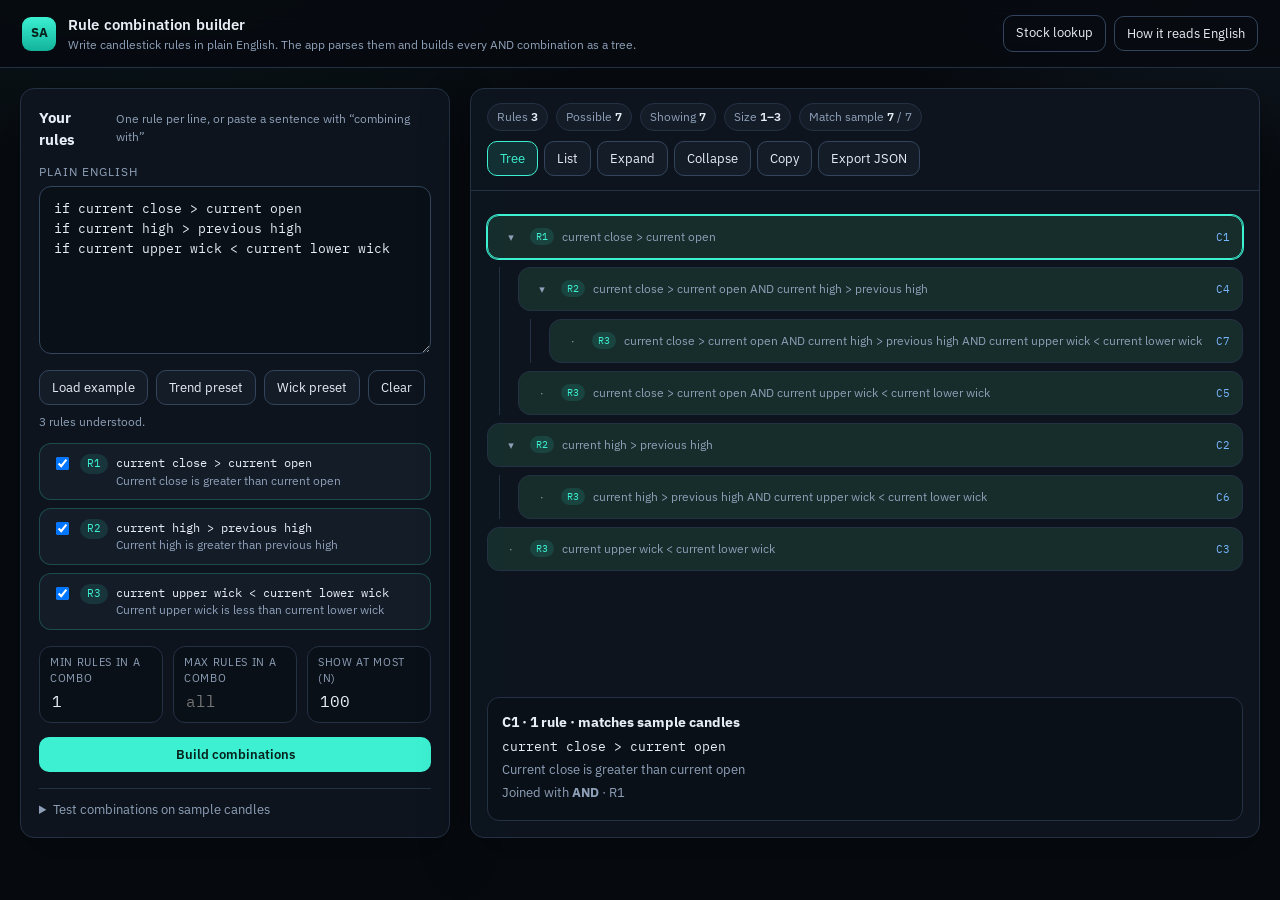
==== rule-builder/index.html @ 1e329fcd "Add plain-English candlestick rule combination builder Let users write OHLC/wick rules in everyday l" ====
<!DOCTYPE html>
<html lang="en">
  <head>
    <meta charset="UTF-8" />
    <meta name="viewport" content="width=device-width, initial-scale=1" />
    <title>Rule Combination Builder · Stock Automation</title>
    <link rel="preconnect" href="https://fonts.googleapis.com" />
    <link rel="preconnect" href="https://fonts.gstatic.com" crossorigin />
    <link href="https://fonts.googleapis.com/css2?family=IBM+Plex+Mono:wght@400;500&family=IBM+Plex+Sans:wght@400;500;600;700&display=swap" rel="stylesheet" />
    <link rel="stylesheet" href="styles.css" />
  </head>
  <body>
    <header class="topbar">
      <div class="brand">
        <div class="mark">SA</div>
        <div>
          <h1>Rule combination builder</h1>
          <p>Write candlestick rules in plain English. The app parses them and builds every AND combination as a tree.</p>
        </div>
      </div>
      <div class="top-actions">
        <a class="btn btn-ghost" id="homeLink" href="../appsScriptCode/index.html">Stock lookup</a>
        <button type="button" class="btn-ghost" id="helpBtn">How it reads English</button>
      </div>
    </header>

    <main class="layout">
      <section class="panel composer" aria-labelledby="rulesHeading">
        <div class="panel-head">
          <h2 id="rulesHeading">Your rules</h2>
          <span class="hint">One rule per line, or paste a sentence with “combining with”</span>
        </div>
        <label class="field-label" for="rulesInput">Plain English</label>
        <textarea id="rulesInput" spellcheck="false" placeholder="if current close > current open
if current high > previous high
if current upper wick < current lower wick"></textarea>
        <div class="row">
          <button type="button" id="exampleBtn">Load example</button>
          <button type="button" id="presetTrendBtn">Trend preset</button>
          <button type="button" id="presetWickBtn">Wick preset</button>
          <button type="button" class="btn-ghost" id="clearBtn">Clear</button>
        </div>
        <p class="status-line" id="parseStatus"></p>
        <div class="rule-cards" id="ruleCards"></div>

        <div class="settings" role="group" aria-label="Combination settings">
          <label class="stat-box">
            <span>Min rules in a combo</span>
            <input id="minK" type="number" min="1" value="1" />
          </label>
          <label class="stat-box">
            <span>Max rules in a combo</span>
            <input id="maxK" type="number" min="1" placeholder="all" />
          </label>
          <label class="stat-box">
            <span>Show at most (n)</span>
            <input id="limitN" type="number" min="1" value="100" />
          </label>
        </div>
        <div class="actions">
          <button type="button" class="btn-primary" id="buildBtn">Build combinations</button>
        </div>

        <details class="candles" id="candlePanel">
          <summary>Test combinations on sample candles</summary>
          <p class="hint">Combinations that match both candles are highlighted. Upper wick = high − max(open, close). Lower wick = min(open, close) − low. Body = |close − open|.</p>
          <div class="ohlc-grid">
            <div class="ohlc-card">
              <h3>Current candle</h3>
              <label>Open <input id="curOpen" type="number" step="any" value="100" /></label>
              <label>High <input id="curHigh" type="number" step="any" value="110" /></label>
              <label>Low <input id="curLow" type="number" step="any" value="90" /></label>
              <label>Close <input id="curClose" type="number" step="any" value="108" /></label>
              <div class="derived" id="curDerived"></div>
            </div>
            <div class="ohlc-card">
              <h3>Previous candle</h3>
              <label>Open <input id="prevOpen" type="number" step="any" value="99" /></label>
              <label>High <input id="prevHigh" type="number" step="any" value="105" /></label>
              <label>Low <input id="prevLow" type="number" step="any" value="95" /></label>
              <label>Close <input id="prevClose" type="number" step="any" value="101" /></label>
              <div class="derived" id="prevDerived"></div>
            </div>
          </div>
        </details>
      </section>

      <section class="panel results" aria-labelledby="resultsHeading">
        <div class="results-toolbar">
          <div>
            <h2 id="resultsHeading" class="hidden">Combinations</h2>
            <div class="stats" id="stats"></div>
          </div>
          <div class="view-toggle">
            <button type="button" id="treeViewBtn" aria-pressed="true">Tree</button>
            <button type="button" id="listViewBtn" aria-pressed="false">List</button>
            <button type="button" id="expandBtn">Expand</button>
            <button type="button" id="collapseBtn">Collapse</button>
            <button type="button" id="copyBtn">Copy</button>
            <button type="button" id="exportBtn">Export JSON</button>
          </div>
        </div>
        <div class="results-body">
          <div class="empty" id="emptyState">
            <h3>No combinations yet</h3>
            <p>Write rules on the left, then build. Each combination is an AND of the selected rules.</p>
          </div>
          <div id="treeView"></div>
          <div id="listView" class="hidden"></div>
        </div>
        <div class="detail hidden" id="detail"></div>
      </section>
    </main>

    <dialog class="help-dialog" id="helpDialog">
      <div class="inner">
        <h2>How to write rules</h2>
        <p>Type comparisons the way you would say them. One rule per line is best. You can also paste a single sentence that uses <code>combining with</code> or extra <code>if</code>s.</p>
        <h3>Examples</h3>
        <ul>
          <li><code>if current close &gt; current open</code></li>
          <li><code>if current high &gt; previous high</code></li>
          <li><code>if current upper wick &lt; current lower wick</code></li>
          <li><code>Bullish body: close greater than open</code></li>
          <li><code>current body &gt; 2</code></li>
          <li><code>bullish candle</code></li>
        </ul>
        <h3>Fields</h3>
        <ul>
          <li>Bars: <code>current</code>, <code>previous</code> (also prev, last, prior)</li>
          <li>Prices: open, high, low, close, volume</li>
          <li>Derived: upper wick, lower wick, body, range</li>
        </ul>
        <h3>Comparisons</h3>
        <ul>
          <li><code>&gt; &lt; &gt;= &lt;= = !=</code></li>
          <li>Words: greater than, less than, above, below, at least, equal to</li>
        </ul>
        <h3>Combinations</h3>
        <p>If you write 3 rules, the tree contains every non-empty AND mix: 3 singles, 3 pairs, and 1 triple (7 total). Use min/max size to keep only pairs, only triples, and so on. Use “show at most n” to cap how many are drawn.</p>
        <p><button type="button" class="btn-primary" id="closeHelpBtn">Close</button></p>
      </div>
    </dialog>

    <script src="engine.js"></script>
    <script src="app.js"></script>
  </body>
</html>
---- rule-builder/styles.css ----
:root {
  --bg: #070b10;
  --bg-elev: #0e151f;
  --bg-elev-2: #141c28;
  --line: #243044;
  --line-strong: #33455c;
  --text: #e8eef6;
  --muted: #8ea0b8;
  --faint: #6b7c93;
  --accent: #3cf0d1;
  --accent-2: #7ab6ff;
  --accent-dim: rgba(60, 240, 209, 0.12);
  --danger: #ff6b7a;
  --danger-dim: rgba(255, 107, 122, 0.12);
  --ok: #5be39a;
  --ok-dim: rgba(91, 227, 154, 0.12);
  --warn: #ffcc66;
  --warn-dim: rgba(255, 204, 102, 0.12);
  --shadow: 0 18px 50px rgba(0, 0, 0, 0.35);
  --radius: 14px;
  --mono: "IBM Plex Mono", "ui-monospace", "SFMono-Regular", Menlo, Consolas, monospace;
  --sans: "IBM Plex Sans", "Segoe UI", system-ui, sans-serif;
}

* {
  box-sizing: border-box;
}

html,
body {
  margin: 0;
  min-height: 100%;
}

body {
  font-family: var(--sans);
  background:
    radial-gradient(1200px 500px at 10% -10%, rgba(60, 240, 209, 0.08), transparent 50%),
    radial-gradient(900px 400px at 100% 0%, rgba(122, 182, 255, 0.08), transparent 45%),
    var(--bg);
  color: var(--text);
  line-height: 1.45;
}

body::before {
  content: "";
  position: fixed;
  inset: 0;
  pointer-events: none;
  background-image: radial-gradient(rgba(255, 255, 255, 0.035) 0.7px, transparent 0.7px);
  background-size: 18px 18px;
  mask-image: linear-gradient(180deg, rgba(0, 0, 0, 0.7), transparent 85%);
}

a {
  color: var(--accent);
  text-decoration: none;
}

a:hover {
  text-decoration: underline;
}

.topbar {
  position: sticky;
  top: 0;
  z-index: 20;
  display: flex;
  align-items: center;
  justify-content: space-between;
  gap: 16px;
  padding: 14px 22px;
  border-bottom: 1px solid var(--line);
  background: rgba(7, 11, 16, 0.9);
  backdrop-filter: blur(12px);
}

.brand {
  display: flex;
  align-items: center;
  gap: 12px;
}

.mark {
  width: 34px;
  height: 34px;
  display: grid;
  place-items: center;
  border-radius: 9px;
  background: linear-gradient(180deg, var(--accent), #12b39a);
  color: #06221d;
  font-weight: 700;
  font-size: 13px;
}

.brand h1 {
  margin: 0;
  font-size: 15px;
  font-weight: 600;
  letter-spacing: 0.01em;
}

.brand p {
  margin: 0;
  color: var(--muted);
  font-size: 12px;
}

.top-actions {
  display: flex;
  align-items: center;
  gap: 8px;
}

button,
.btn {
  font-family: inherit;
  font-size: 13px;
  border: 1px solid var(--line-strong);
  background: var(--bg-elev-2);
  color: var(--text);
  border-radius: 10px;
  padding: 8px 12px;
  cursor: pointer;
}

button:hover,
.btn:hover {
  border-color: #4a6280;
}

button:focus-visible,
.btn:focus-visible,
textarea:focus-visible,
input:focus-visible,
select:focus-visible {
  outline: 2px solid var(--accent);
  outline-offset: 2px;
}

.btn-primary {
  background: var(--accent);
  color: #06221d;
  border-color: transparent;
  font-weight: 600;
}

.btn-primary:hover {
  filter: brightness(1.05);
}

.btn-ghost {
  background: transparent;
}

.layout {
  display: grid;
  grid-template-columns: minmax(320px, 430px) 1fr;
  gap: 20px;
  max-width: 1440px;
  margin: 0 auto;
  padding: 20px;
}

.panel {
  background: rgba(14, 21, 31, 0.92);
  border: 1px solid var(--line);
  border-radius: var(--radius);
  box-shadow: var(--shadow);
}

.composer {
  padding: 18px;
}

.panel-head {
  display: flex;
  align-items: baseline;
  justify-content: space-between;
  gap: 8px;
  margin-bottom: 10px;
}

.panel-head h2 {
  margin: 0;
  font-size: 15px;
}

.hint {
  color: var(--muted);
  font-size: 12px;
}

label.field-label {
  display: block;
  margin: 12px 0 6px;
  font-size: 12px;
  color: var(--muted);
  text-transform: uppercase;
  letter-spacing: 0.08em;
}

#rulesInput {
  width: 100%;
  min-height: 168px;
  resize: vertical;
  border-radius: 12px;
  border: 1px solid var(--line-strong);
  background: #0a1018;
  color: var(--text);
  font-family: var(--mono);
  font-size: 13px;
  line-height: 1.55;
  padding: 12px 14px;
}

.row {
  display: flex;
  flex-wrap: wrap;
  gap: 8px;
  margin-top: 10px;
}

.rule-cards {
  display: flex;
  flex-direction: column;
  gap: 8px;
  margin-top: 12px;
}

.rule-card {
  display: grid;
  grid-template-columns: auto auto 1fr auto;
  gap: 8px;
  align-items: start;
  padding: 10px 12px;
  border-radius: 12px;
  border: 1px solid var(--line);
  background: var(--bg-elev-2);
}

.rule-card.invalid {
  border-color: rgba(255, 107, 122, 0.45);
  background: var(--danger-dim);
}

.rule-card.valid {
  border-color: rgba(60, 240, 209, 0.22);
}

.rule-id {
  font-family: var(--mono);
  font-size: 11px;
  padding: 2px 7px;
  border-radius: 999px;
  background: var(--accent-dim);
  color: var(--accent);
}

.rule-card.invalid .rule-id {
  background: var(--danger-dim);
  color: var(--danger);
}

.rule-card .body {
  min-width: 0;
}

.rule-card .canonical {
  font-family: var(--mono);
  font-size: 12px;
}

.rule-card .english,
.rule-card .error {
  color: var(--muted);
  font-size: 12px;
}

.rule-card .error {
  color: var(--danger);
}

.include {
  margin-top: 3px;
}

.settings {
  display: grid;
  grid-template-columns: 1fr 1fr 1fr;
  gap: 10px;
  margin-top: 16px;
}

.stat-box {
  border: 1px solid var(--line);
  border-radius: 12px;
  padding: 8px 10px;
  background: #0a1018;
}

.stat-box span {
  display: block;
  color: var(--muted);
  font-size: 11px;
  text-transform: uppercase;
  letter-spacing: 0.06em;
}

.stat-box input {
  width: 100%;
  margin-top: 4px;
  border: 0;
  background: transparent;
  color: var(--text);
  font-family: var(--mono);
  font-size: 16px;
}

.actions {
  display: flex;
  gap: 8px;
  margin-top: 14px;
}

.actions .btn-primary {
  flex: 1;
}

.candles {
  margin-top: 16px;
  border-top: 1px solid var(--line);
  padding-top: 12px;
}

.candles summary {
  cursor: pointer;
  color: var(--muted);
  font-size: 13px;
}

.ohlc-grid {
  display: grid;
  grid-template-columns: 1fr 1fr;
  gap: 10px;
  margin-top: 10px;
}

.ohlc-card h3 {
  margin: 0 0 8px;
  font-size: 12px;
  color: var(--muted);
  font-weight: 600;
  text-transform: uppercase;
  letter-spacing: 0.06em;
}

.ohlc-card label {
  display: flex;
  justify-content: space-between;
  gap: 8px;
  align-items: center;
  font-size: 12px;
  color: var(--muted);
  margin-bottom: 6px;
}

.ohlc-card input {
  width: 84px;
  border: 1px solid var(--line);
  background: #0a1018;
  color: var(--text);
  border-radius: 8px;
  padding: 5px 7px;
  font-family: var(--mono);
}

.derived {
  margin-top: 8px;
  font-family: var(--mono);
  font-size: 11px;
  color: var(--faint);
}

.results {
  min-height: 70vh;
  display: flex;
  flex-direction: column;
}

.results-toolbar {
  display: flex;
  flex-wrap: wrap;
  align-items: center;
  justify-content: space-between;
  gap: 10px;
  padding: 14px 16px;
  border-bottom: 1px solid var(--line);
}

.stats {
  display: flex;
  flex-wrap: wrap;
  gap: 8px;
}

.chip {
  font-size: 12px;
  border-radius: 999px;
  padding: 4px 9px;
  background: var(--bg-elev-2);
  border: 1px solid var(--line);
  color: var(--muted);
}

.chip strong {
  color: var(--text);
  font-weight: 600;
}

.chip.warn {
  background: var(--warn-dim);
  border-color: rgba(255, 204, 102, 0.35);
  color: var(--warn);
}

.view-toggle {
  display: flex;
  gap: 6px;
  align-items: center;
}

.view-toggle button[aria-pressed="true"] {
  border-color: var(--accent);
  background: var(--accent-dim);
  color: var(--accent);
}

.results-body {
  padding: 16px;
  flex: 1;
}

.empty {
  color: var(--muted);
  padding: 48px 20px;
  text-align: center;
}

.empty h3 {
  margin: 0 0 8px;
  color: var(--text);
}

.tree {
  list-style: none;
  margin: 0;
  padding: 0;
}

.tree ul {
  list-style: none;
  margin: 0;
  padding: 0 0 0 18px;
  border-left: 1px solid var(--line);
  margin-left: 12px;
}

.tree-node {
  position: relative;
  margin: 8px 0;
}

.tree-row {
  width: 100%;
  display: grid;
  grid-template-columns: 22px auto 1fr auto;
  gap: 8px;
  align-items: center;
  text-align: left;
  background: var(--bg-elev-2);
  border: 1px solid var(--line);
  border-radius: 12px;
  padding: 10px 12px;
}

.tree-row.selected {
  border-color: var(--accent);
  box-shadow: 0 0 0 1px var(--accent);
}

.tree-row.match {
  background: var(--ok-dim);
}

.tree-row.miss {
  opacity: 0.72;
}

.twist {
  width: 22px;
  height: 22px;
  display: grid;
  place-items: center;
  color: var(--muted);
  font-size: 11px;
}

.pills {
  display: flex;
  flex-wrap: wrap;
  gap: 4px;
}

.pill {
  font-family: var(--mono);
  font-size: 10px;
  padding: 2px 6px;
  border-radius: 999px;
  background: var(--accent-dim);
  color: var(--accent);
}

.preview {
  font-size: 12px;
  color: var(--muted);
  overflow: hidden;
  text-overflow: ellipsis;
  white-space: nowrap;
}

.combo-tag {
  font-family: var(--mono);
  font-size: 11px;
  color: var(--accent-2);
}

.list {
  width: 100%;
  border-collapse: collapse;
  font-size: 13px;
}

.list th {
  text-align: left;
  color: var(--muted);
  font-weight: 500;
  font-size: 11px;
  text-transform: uppercase;
  letter-spacing: 0.06em;
  padding: 8px;
  border-bottom: 1px solid var(--line);
}

.list td {
  padding: 10px 8px;
  border-bottom: 1px solid var(--line);
  vertical-align: top;
}

.list tr.selected td {
  background: var(--accent-dim);
}

.list tr.match td:first-child {
  box-shadow: inset 3px 0 0 var(--ok);
}

.detail {
  margin: 0 16px 16px;
  padding: 14px;
  border: 1px solid var(--line);
  border-radius: 12px;
  background: #0a1018;
}

.detail h3 {
  margin: 0 0 6px;
  font-size: 14px;
}

.detail p {
  margin: 4px 0;
  color: var(--muted);
  font-size: 13px;
}

.detail .canonical {
  font-family: var(--mono);
  color: var(--text);
}

.help-dialog {
  border: 1px solid var(--line-strong);
  border-radius: 16px;
  background: var(--bg-elev);
  color: var(--text);
  width: min(640px, calc(100vw - 24px));
  padding: 0;
  box-shadow: var(--shadow);
}

.help-dialog::backdrop {
  background: rgba(0, 0, 0, 0.65);
}

.help-dialog .inner {
  padding: 20px 22px 24px;
}

.help-dialog h2 {
  margin: 0 0 10px;
  font-size: 18px;
}

.help-dialog h3 {
  margin: 16px 0 6px;
  font-size: 13px;
  color: var(--accent);
  text-transform: uppercase;
  letter-spacing: 0.08em;
}

.help-dialog ul {
  margin: 0;
  padding-left: 18px;
  color: var(--muted);
}

.help-dialog code {
  font-family: var(--mono);
  font-size: 12px;
  color: var(--accent);
}

.status-line {
  min-height: 18px;
  margin-top: 8px;
  font-size: 12px;
  color: var(--muted);
}

.status-line.error {
  color: var(--danger);
}

.hidden {
  display: none !important;
}

@media (max-width: 900px) {
  .layout {
    grid-template-columns: 1fr;
    padding: 12px;
  }

  .settings {
    grid-template-columns: 1fr;
  }

  .ohlc-grid {
    grid-template-columns: 1fr;
  }

  .preview {
    white-space: normal;
  }

  .topbar {
    align-items: flex-start;
    flex-direction: column;
  }
}
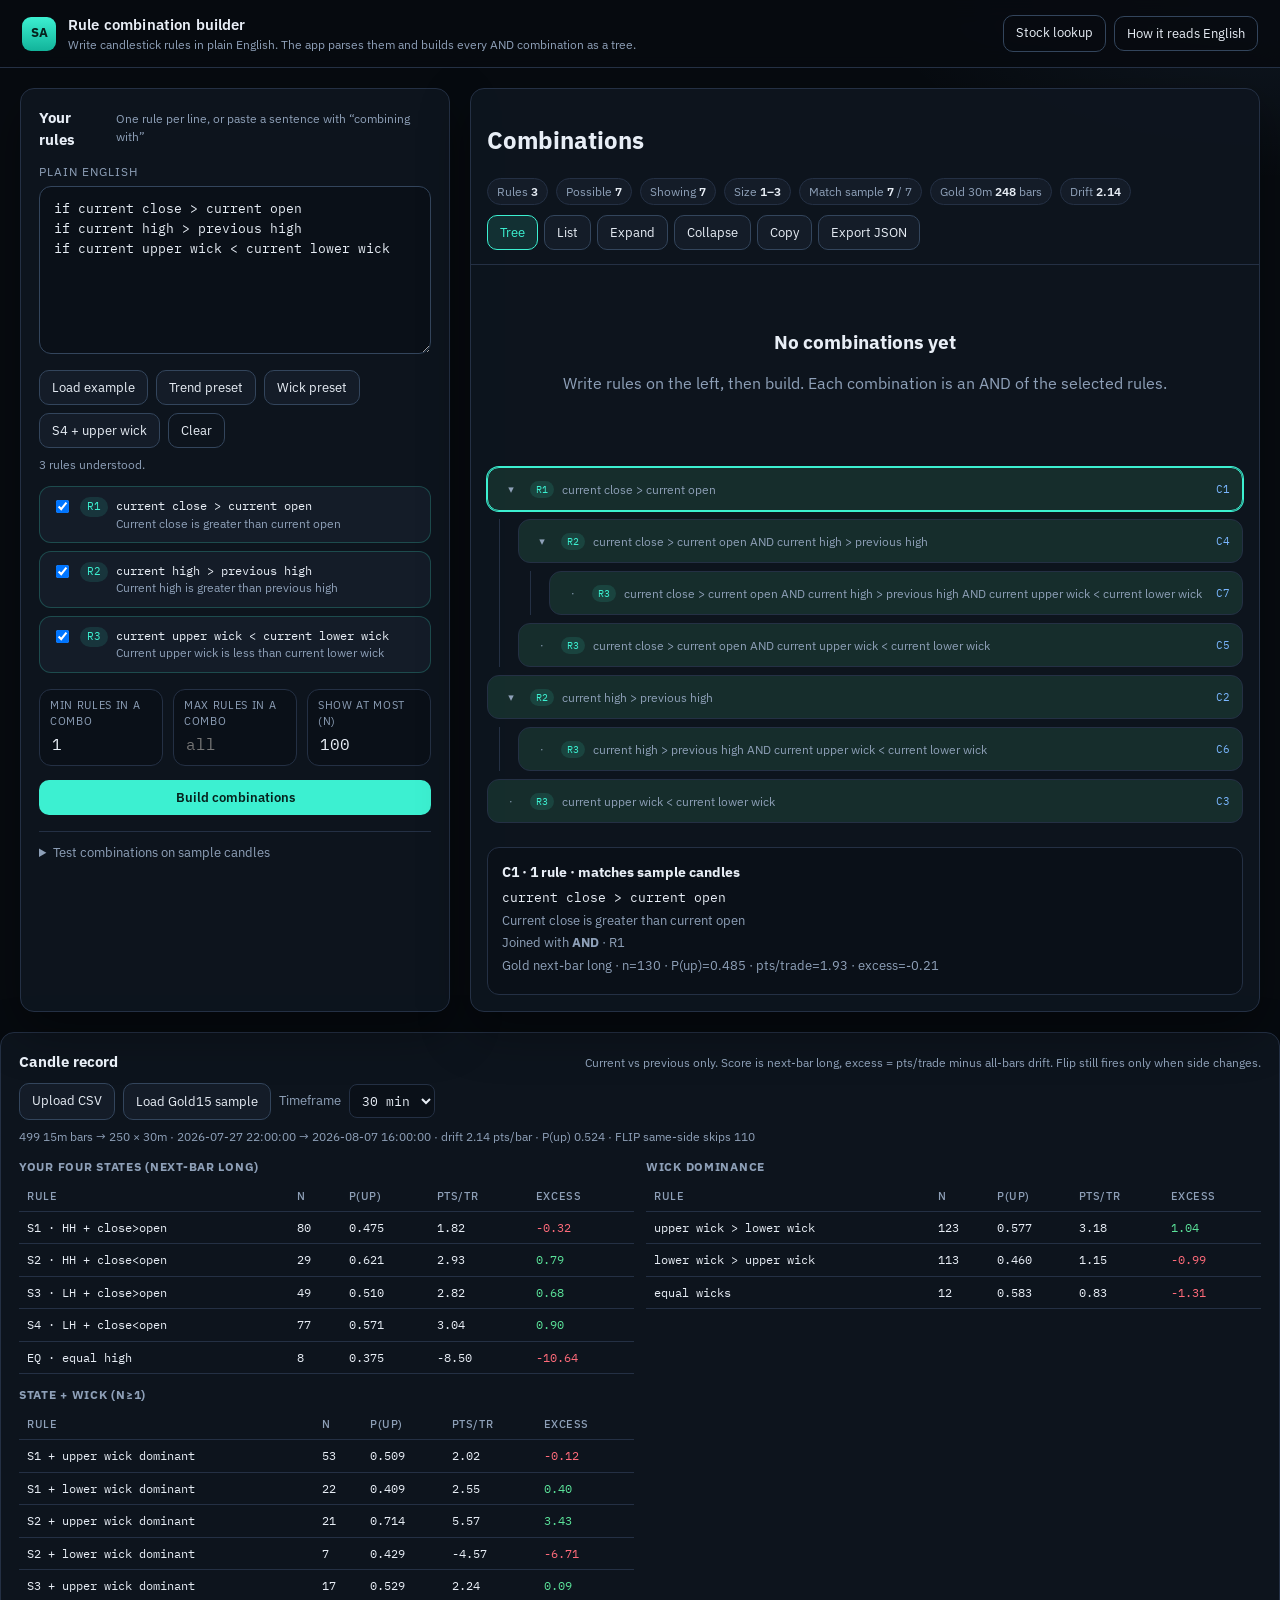
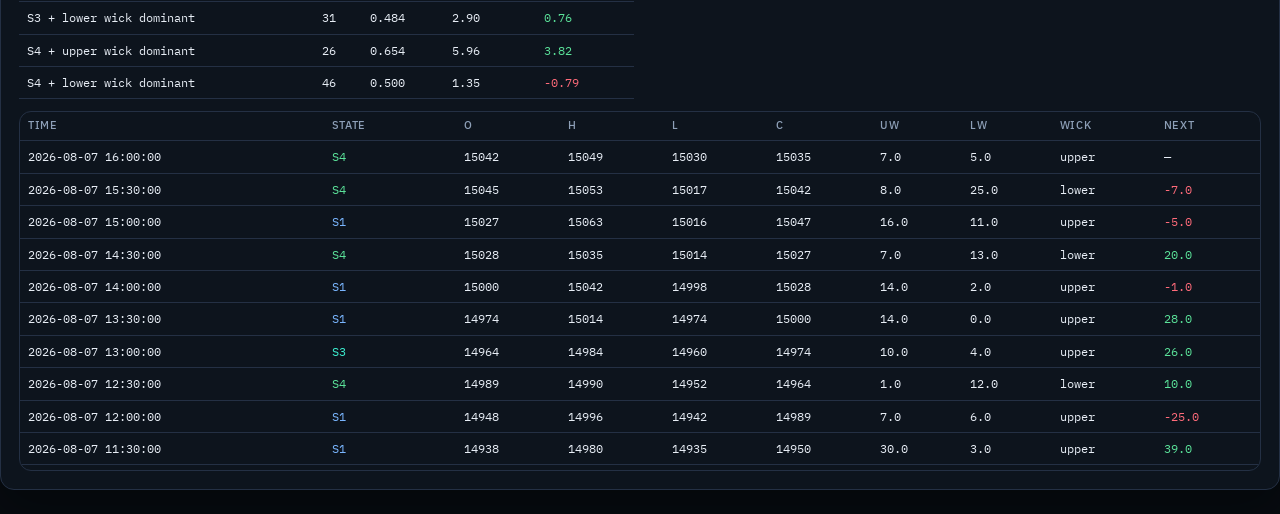
==== commit a22cb9c9: "Add current-vs-previous candle lab scored on Gold15 Form each bar with S1–S4, wick dominance, and ne" ====
--- a/rule-builder/index.html
+++ b/rule-builder/index.html
@@ -4,6 +4,7 @@
     <meta charset="UTF-8" />
     <meta name="viewport" content="width=device-width, initial-scale=1" />
     <title>Rule Combination Builder · Stock Automation</title>
+    <link rel="icon" href="data:image/svg+xml,%3Csvg xmlns='http://www.w3.org/2000/svg' viewBox='0 0 32 32'%3E%3Crect width='32' height='32' rx='8' fill='%233cf0d1'/%3E%3Ctext x='16' y='22' text-anchor='middle' font-size='14' font-family='Arial' font-weight='700' fill='%2306221d'%3ESA%3C/text%3E%3C/svg%3E" />
     <link rel="preconnect" href="https://fonts.googleapis.com" />
     <link rel="preconnect" href="https://fonts.gstatic.com" crossorigin />
     <link href="https://fonts.googleapis.com/css2?family=IBM+Plex+Mono:wght@400;500&family=IBM+Plex+Sans:wght@400;500;600;700&display=swap" rel="stylesheet" />
@@ -38,6 +39,7 @@
           <button type="button" id="exampleBtn">Load example</button>
           <button type="button" id="presetTrendBtn">Trend preset</button>
           <button type="button" id="presetWickBtn">Wick preset</button>
+          <button type="button" id="presetS4WickBtn">S4 + upper wick</button>
           <button type="button" class="btn-ghost" id="clearBtn">Clear</button>
         </div>
         <p class="status-line" id="parseStatus"></p>
@@ -112,6 +114,30 @@
       </section>
     </main>
 
+    <section class="panel lab" id="labPanel" aria-labelledby="labHeading">
+      <div class="panel-head">
+        <h2 id="labHeading">Candle record</h2>
+        <span class="hint">Current vs previous only. Score is next-bar long, excess = pts/trade minus all-bars drift. Flip still fires only when side changes.</span>
+      </div>
+      <div class="row">
+        <label class="file-btn">
+          Upload CSV
+          <input type="file" id="csvFile" accept=".csv,text/csv,text/plain,.txt" />
+        </label>
+        <button type="button" id="loadGoldBtn">Load Gold15 sample</button>
+        <label class="tf-label">Timeframe
+          <select id="tfSelect">
+            <option value="15">15 min</option>
+            <option value="30" selected>30 min</option>
+            <option value="60">60 min</option>
+          </select>
+        </label>
+      </div>
+      <p class="status-line" id="labStatus">Load Gold15 or upload a CSV with time, open, high, low, close, volume.</p>
+      <div id="labScorecards"></div>
+      <div id="candleLog"></div>
+    </section>
+
     <dialog class="help-dialog" id="helpDialog">
       <div class="inner">
         <h2>How to write rules</h2>
@@ -124,6 +150,7 @@
           <li><code>Bullish body: close greater than open</code></li>
           <li><code>current body &gt; 2</code></li>
           <li><code>bullish candle</code></li>
+          <li><code>if current close &gt; current open combining with if current high &gt; previous high</code></li>
         </ul>
         <h3>Fields</h3>
         <ul>
@@ -143,6 +170,7 @@
     </dialog>
 
     <script src="engine.js"></script>
+    <script src="candle.js"></script>
     <script src="app.js"></script>
   </body>
 </html>
--- a/rule-builder/styles.css
+++ b/rule-builder/styles.css
@@ -644,8 +644,114 @@
   color: var(--danger);
 }
 
-.hidden {
-  display: none !important;
+.lab {
+  max-width: 1440px;
+  margin: 0 auto 24px;
+  padding: 18px;
+}
+
+.file-btn {
+  position: relative;
+  overflow: hidden;
+  display: inline-flex;
+  align-items: center;
+  padding: 8px 12px;
+  border: 1px solid var(--line-strong);
+  border-radius: 10px;
+  background: var(--bg-elev-2);
+  font-size: 13px;
+  cursor: pointer;
+}
+
+.file-btn input {
+  position: absolute;
+  inset: 0;
+  opacity: 0;
+  cursor: pointer;
+}
+
+.tf-label {
+  display: flex;
+  align-items: center;
+  gap: 8px;
+  color: var(--muted);
+  font-size: 13px;
+}
+
+.tf-label select {
+  background: #0a1018;
+  color: var(--text);
+  border: 1px solid var(--line);
+  border-radius: 8px;
+  padding: 6px 8px;
+  font-family: var(--mono);
+}
+
+.score-grid {
+  display: grid;
+  grid-template-columns: 1fr 1fr;
+  gap: 12px;
+  margin-top: 12px;
+}
+
+.score-card h3 {
+  margin: 0 0 8px;
+  font-size: 12px;
+  color: var(--muted);
+  text-transform: uppercase;
+  letter-spacing: 0.06em;
+}
+
+.lab-table {
+  width: 100%;
+  border-collapse: collapse;
+  font-size: 12px;
+}
+
+.lab-table th {
+  text-align: left;
+  color: var(--muted);
+  font-weight: 500;
+  font-size: 11px;
+  text-transform: uppercase;
+  letter-spacing: 0.05em;
+  padding: 6px 8px;
+  border-bottom: 1px solid var(--line);
+}
+
+.lab-table td {
+  padding: 7px 8px;
+  border-bottom: 1px solid var(--line);
+  font-family: var(--mono);
+}
+
+.lab-table tr.pos td:last-child,
+.lab-table td.pos {
+  color: var(--ok);
+}
+
+.lab-table tr.neg td:last-child,
+.lab-table td.neg {
+  color: var(--danger);
+}
+
+.log-wrap {
+  max-height: 360px;
+  overflow: auto;
+  margin-top: 12px;
+  border: 1px solid var(--line);
+  border-radius: 12px;
+}
+
+.state-S1 { color: var(--accent-2); }
+.state-S2 { color: var(--warn); }
+.state-S3 { color: var(--accent); }
+.state-S4 { color: var(--ok); }
+
+@media (max-width: 900px) {
+  .score-grid {
+    grid-template-columns: 1fr;
+  }
 }
 
 @media (max-width: 900px) {
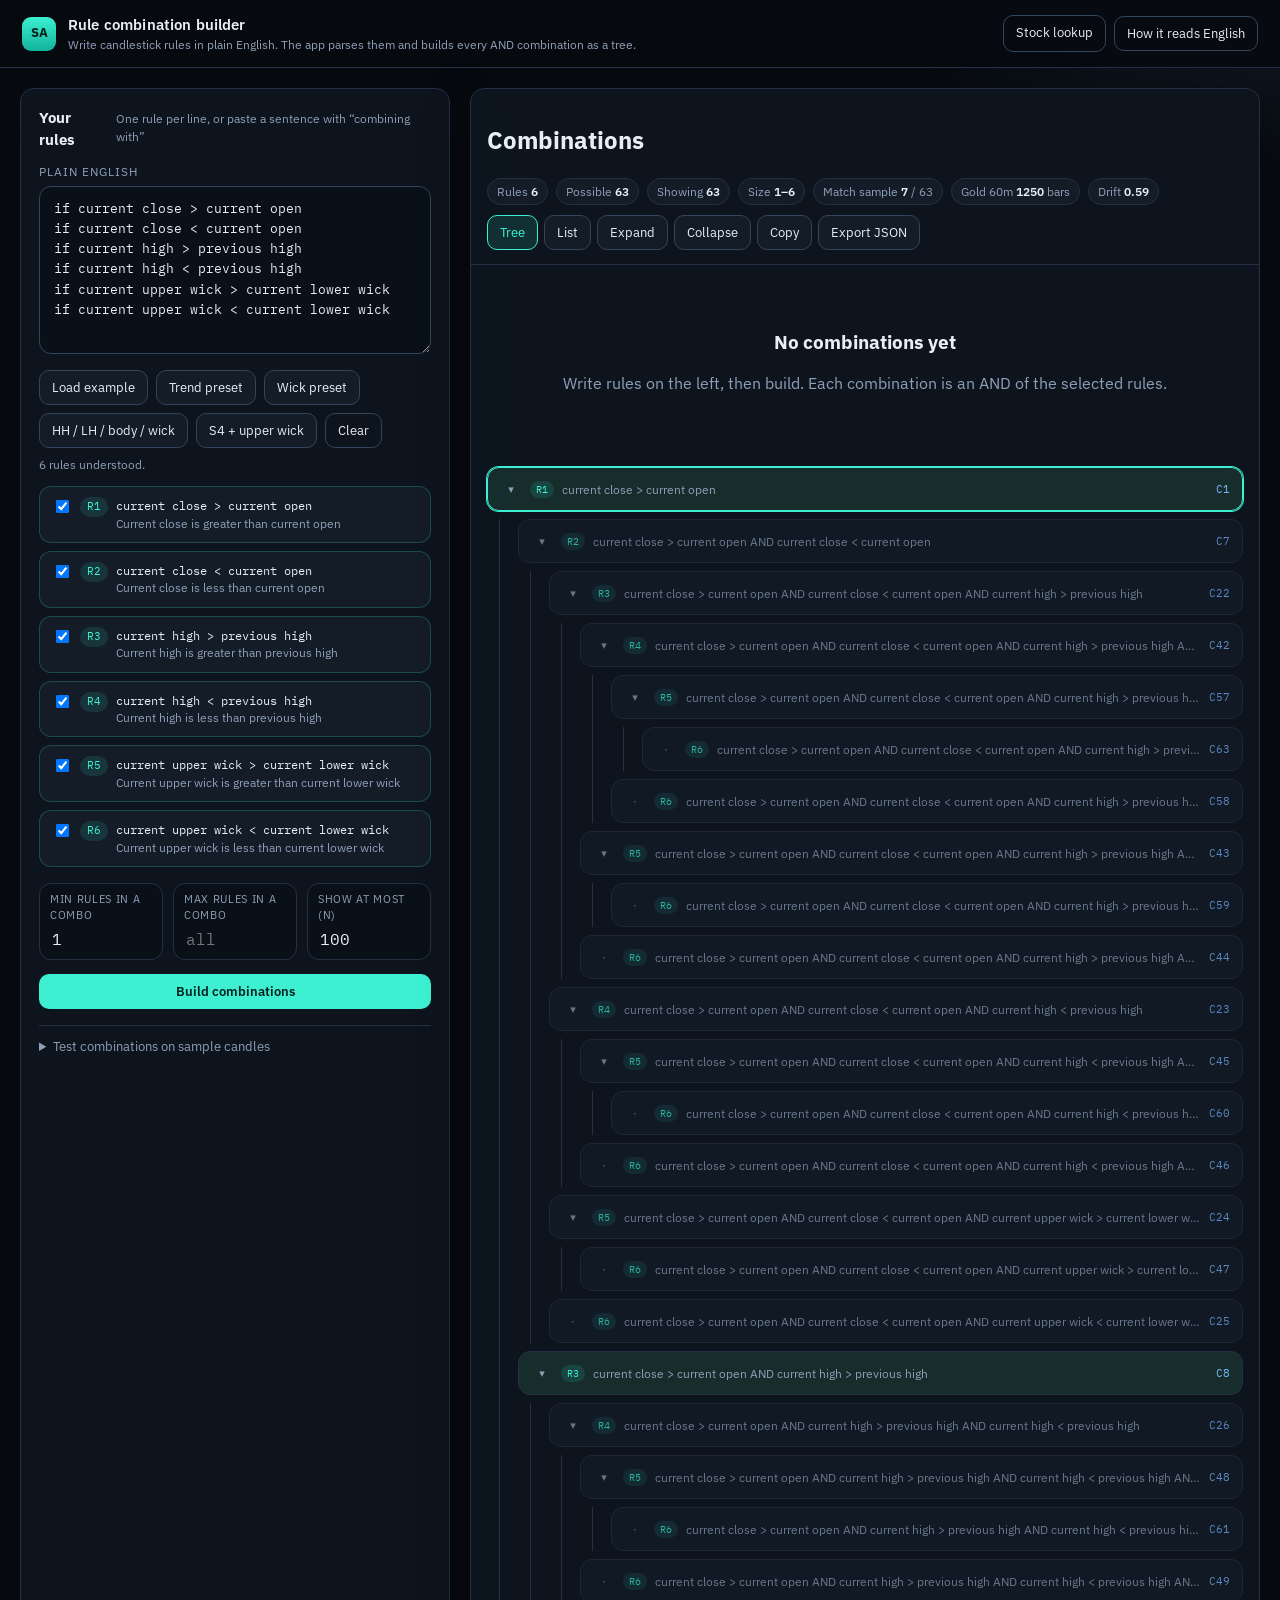
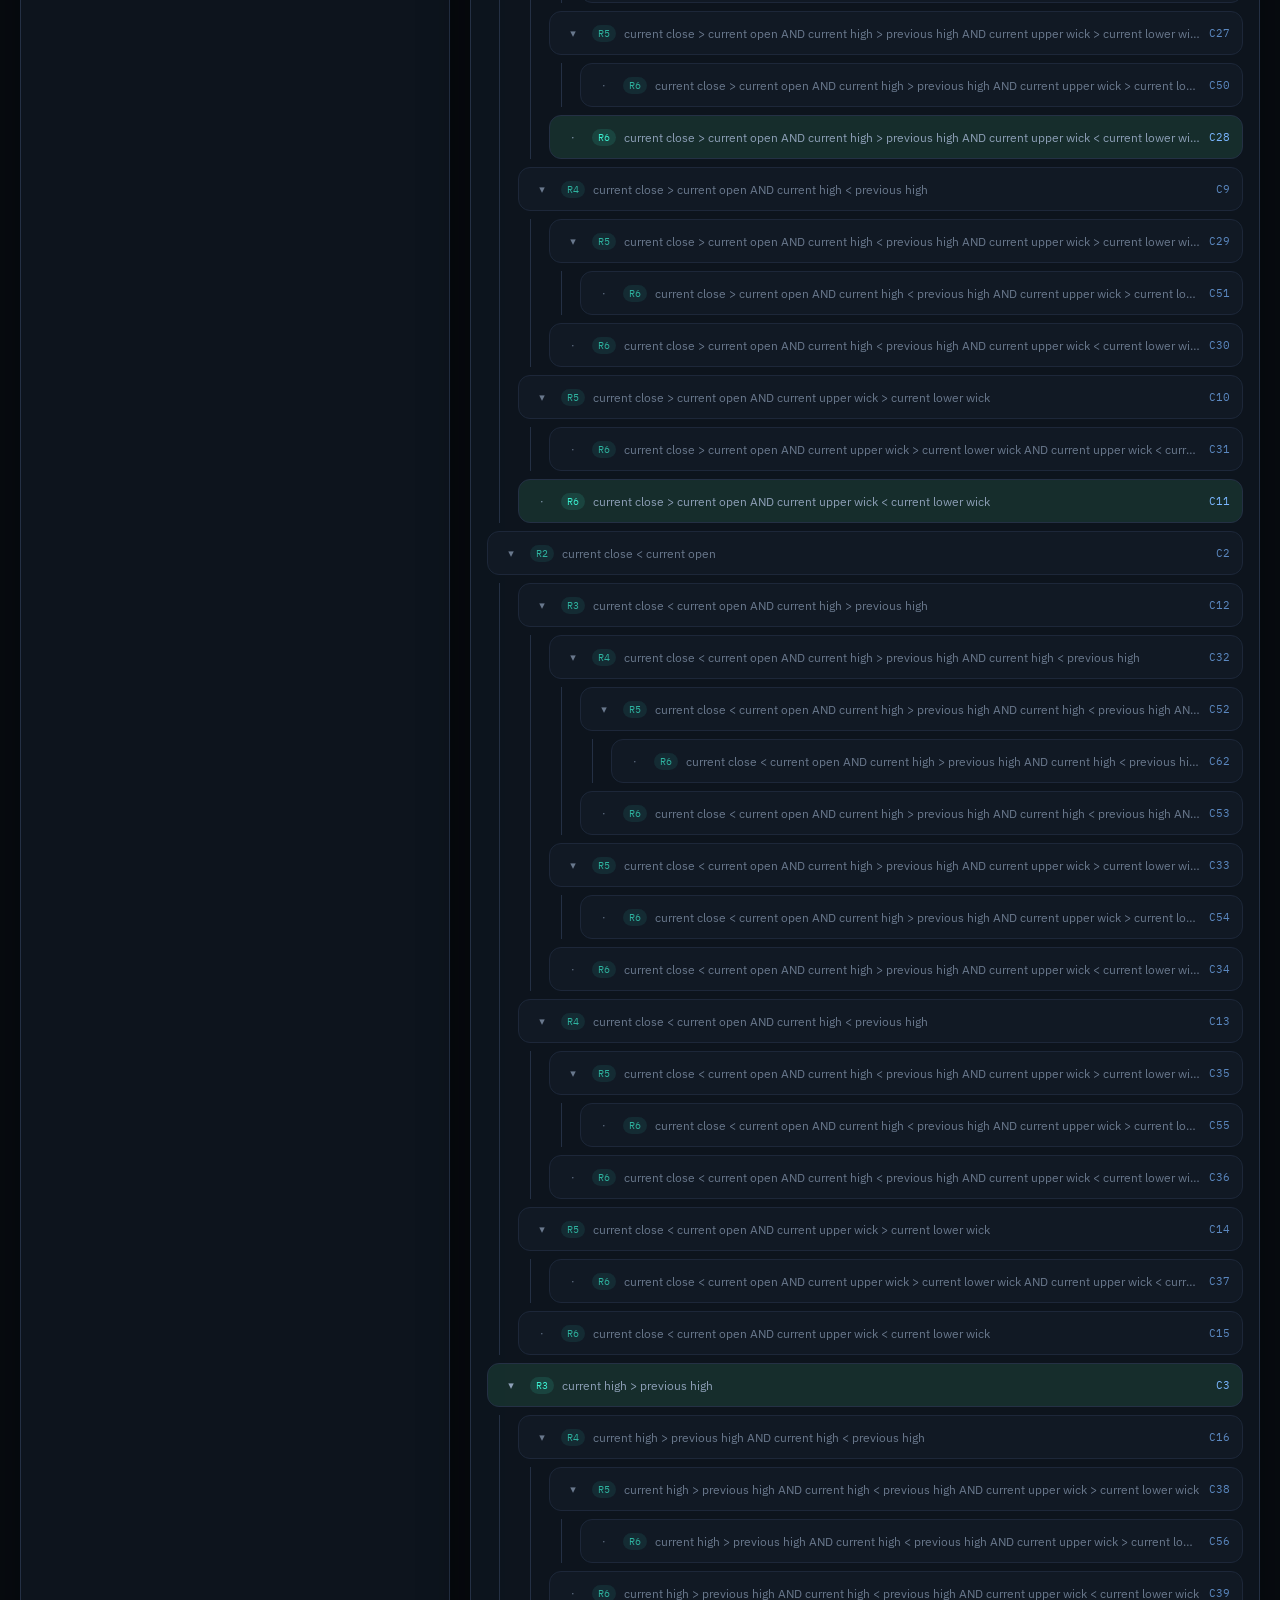
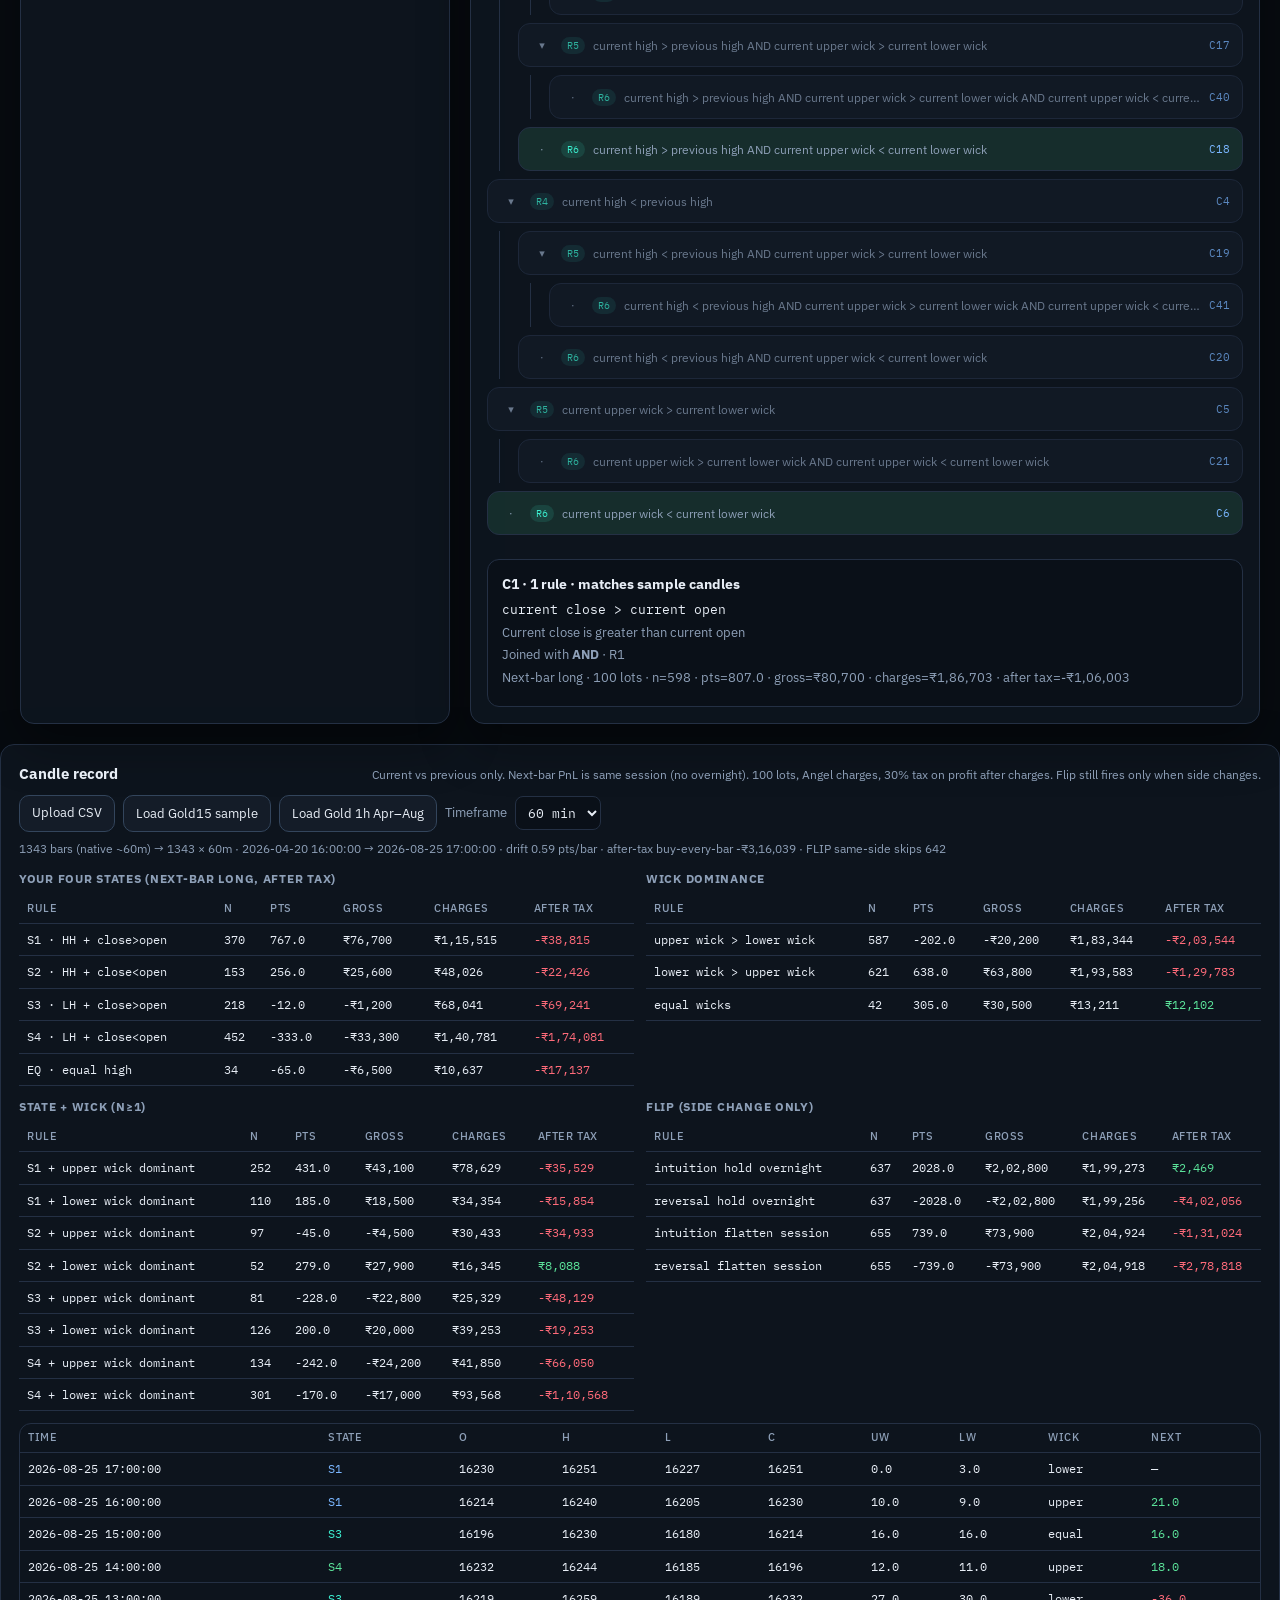
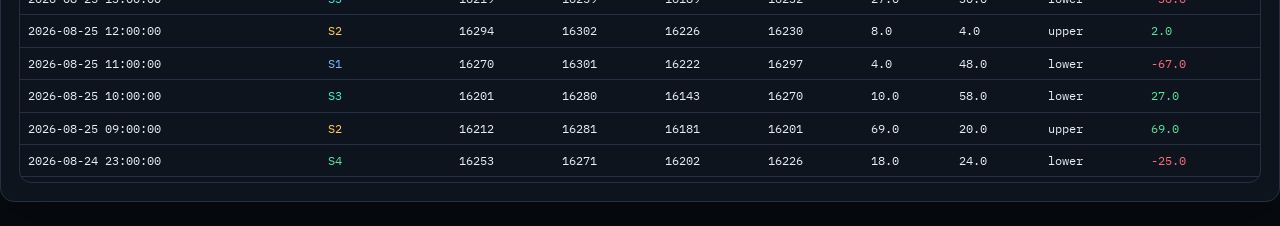
==== commit cd8f830f: "Score Gold Petal 1h Apr–Aug with Angel charges and tax Parse the hourly Aug fut CSV, skip overnight " ====
--- a/rule-builder/index.html
+++ b/rule-builder/index.html
@@ -39,6 +39,7 @@
           <button type="button" id="exampleBtn">Load example</button>
           <button type="button" id="presetTrendBtn">Trend preset</button>
           <button type="button" id="presetWickBtn">Wick preset</button>
+          <button type="button" id="presetAtomsBtn">HH / LH / body / wick</button>
           <button type="button" id="presetS4WickBtn">S4 + upper wick</button>
           <button type="button" class="btn-ghost" id="clearBtn">Clear</button>
         </div>
@@ -117,7 +118,7 @@
     <section class="panel lab" id="labPanel" aria-labelledby="labHeading">
       <div class="panel-head">
         <h2 id="labHeading">Candle record</h2>
-        <span class="hint">Current vs previous only. Score is next-bar long, excess = pts/trade minus all-bars drift. Flip still fires only when side changes.</span>
+        <span class="hint">Current vs previous only. Next-bar PnL is same session (no overnight). 100 lots, Angel charges, 30% tax on profit after charges. Flip still fires only when side changes.</span>
       </div>
       <div class="row">
         <label class="file-btn">
@@ -125,15 +126,16 @@
           <input type="file" id="csvFile" accept=".csv,text/csv,text/plain,.txt" />
         </label>
         <button type="button" id="loadGoldBtn">Load Gold15 sample</button>
+        <button type="button" id="loadGold1hBtn">Load Gold 1h Apr–Aug</button>
         <label class="tf-label">Timeframe
           <select id="tfSelect">
             <option value="15">15 min</option>
-            <option value="30" selected>30 min</option>
-            <option value="60">60 min</option>
+            <option value="30">30 min</option>
+            <option value="60" selected>60 min</option>
           </select>
         </label>
       </div>
-      <p class="status-line" id="labStatus">Load Gold15 or upload a CSV with time, open, high, low, close, volume.</p>
+      <p class="status-line" id="labStatus">Load Gold 1h or upload a CSV with Date/time, open, high, low, close, volume.</p>
       <div id="labScorecards"></div>
       <div id="candleLog"></div>
     </section>
@@ -170,6 +172,7 @@
     </dialog>
 
     <script src="engine.js"></script>
+    <script src="charges.js"></script>
     <script src="candle.js"></script>
     <script src="app.js"></script>
   </body>
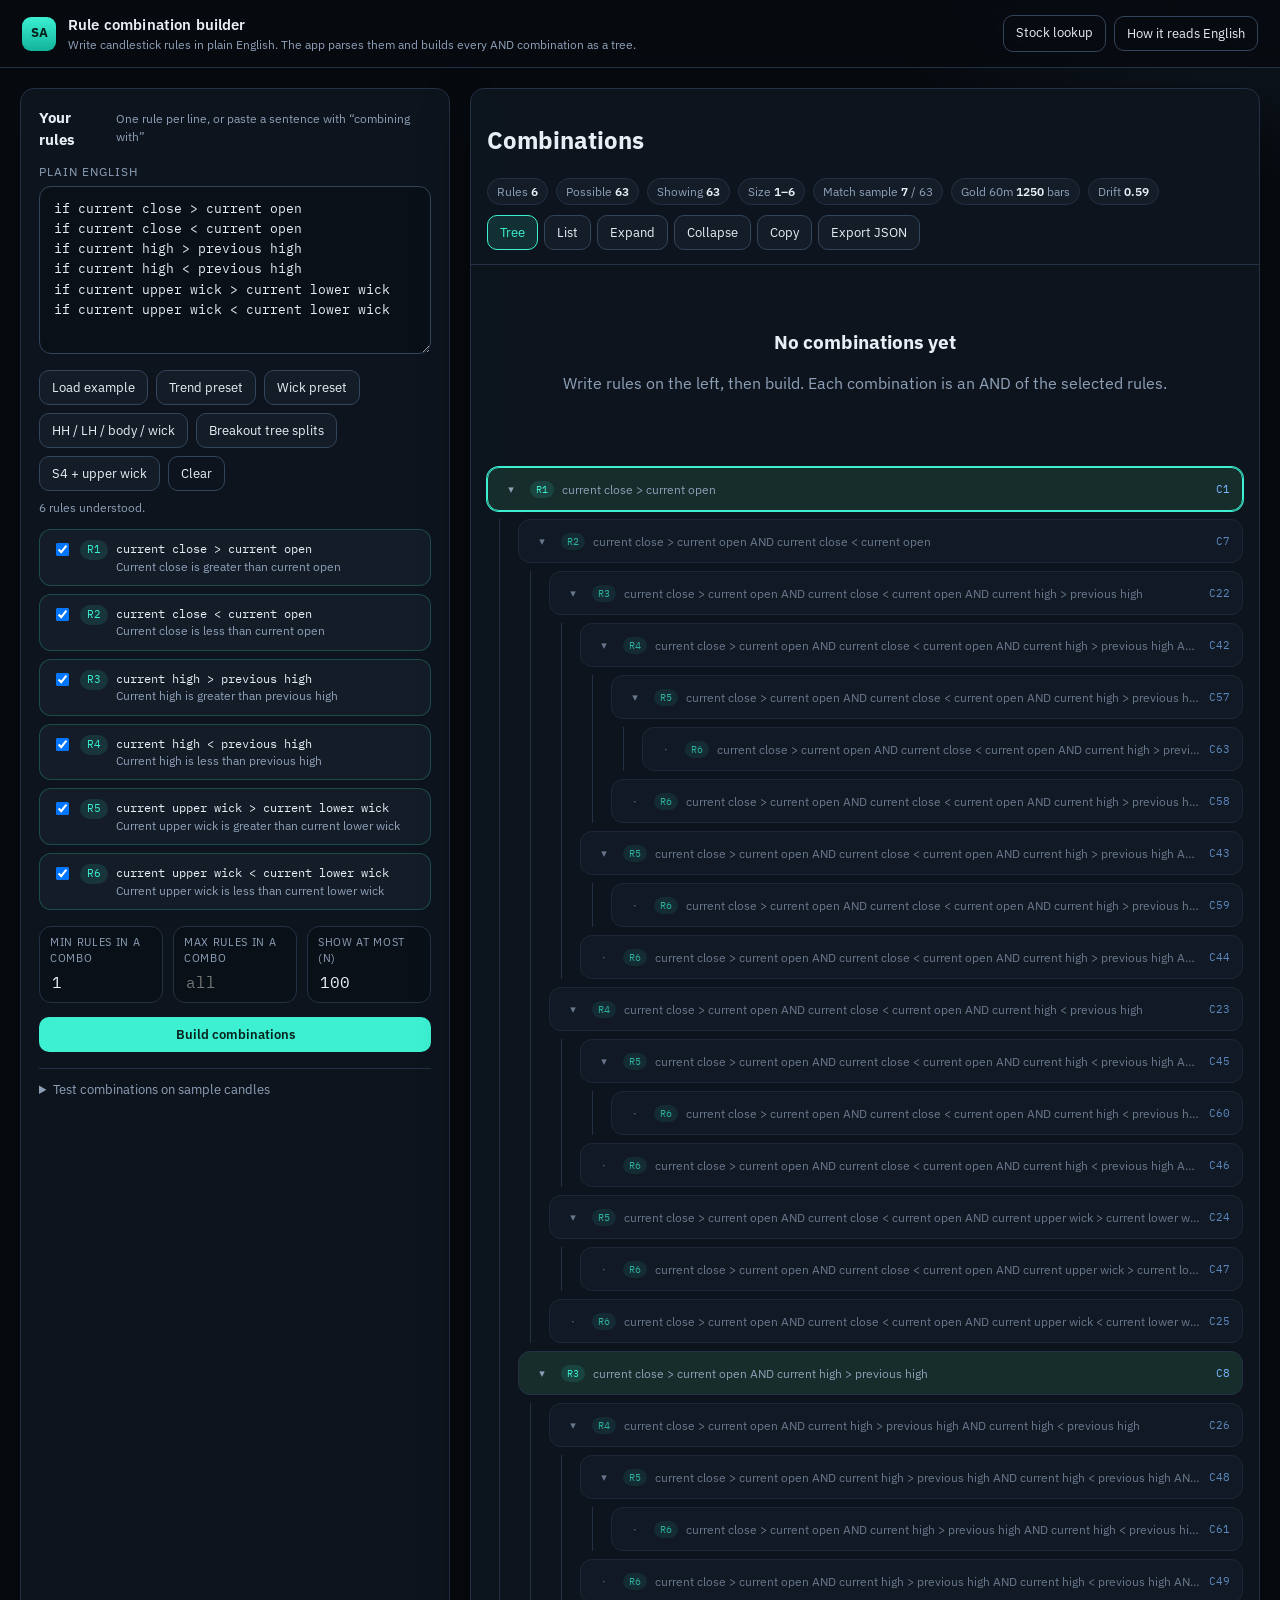
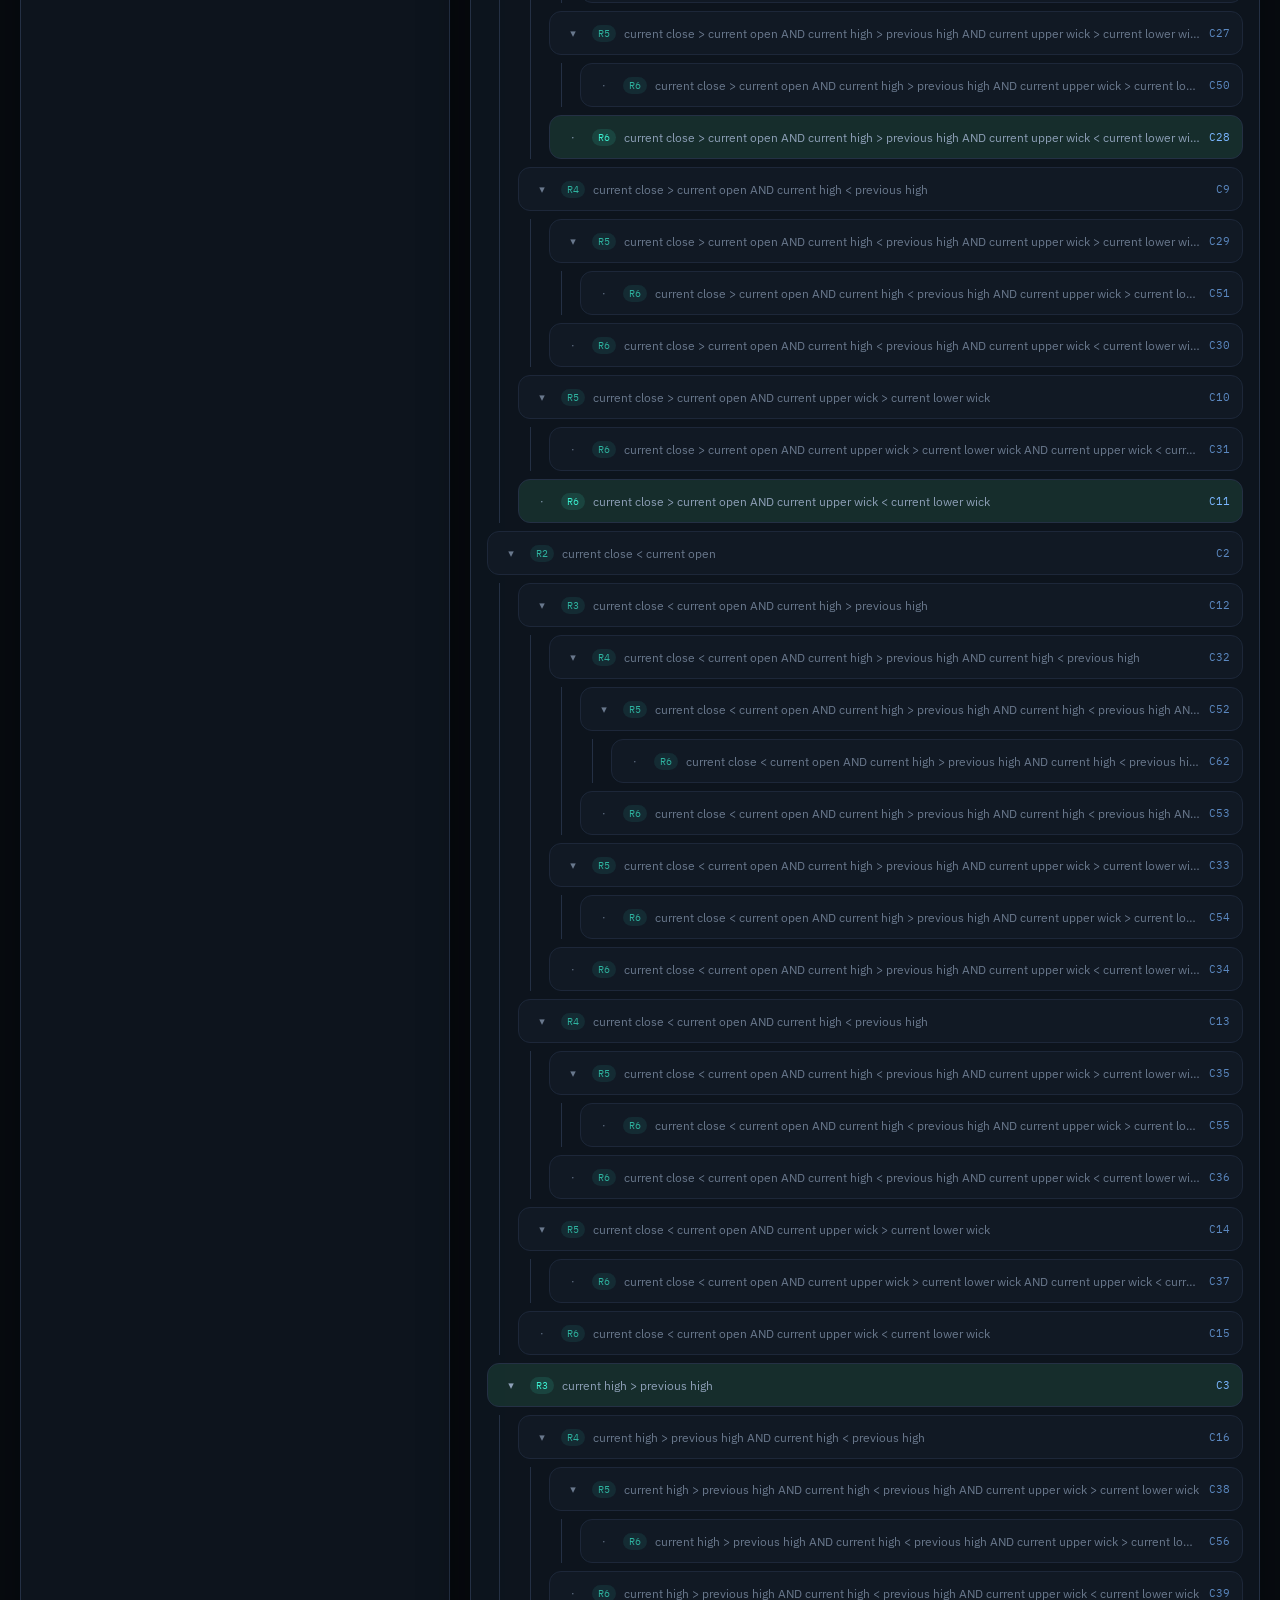
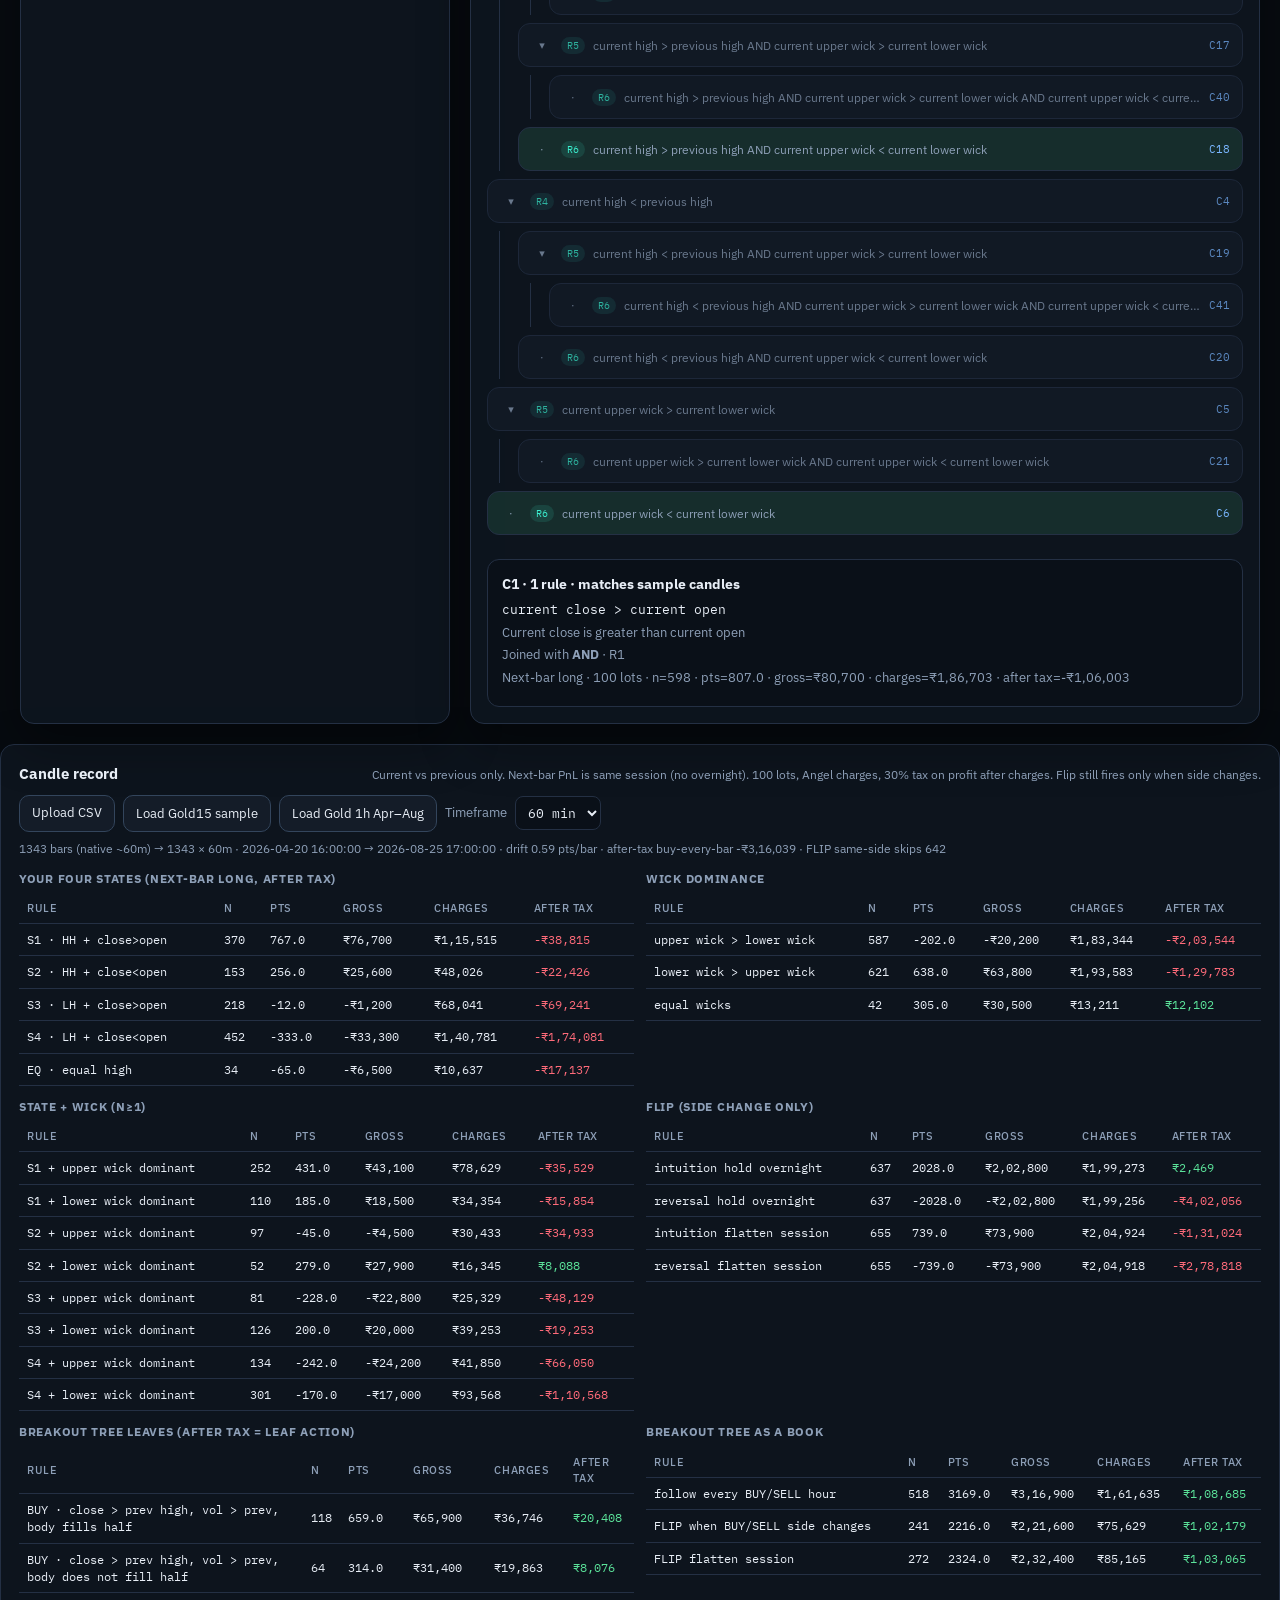
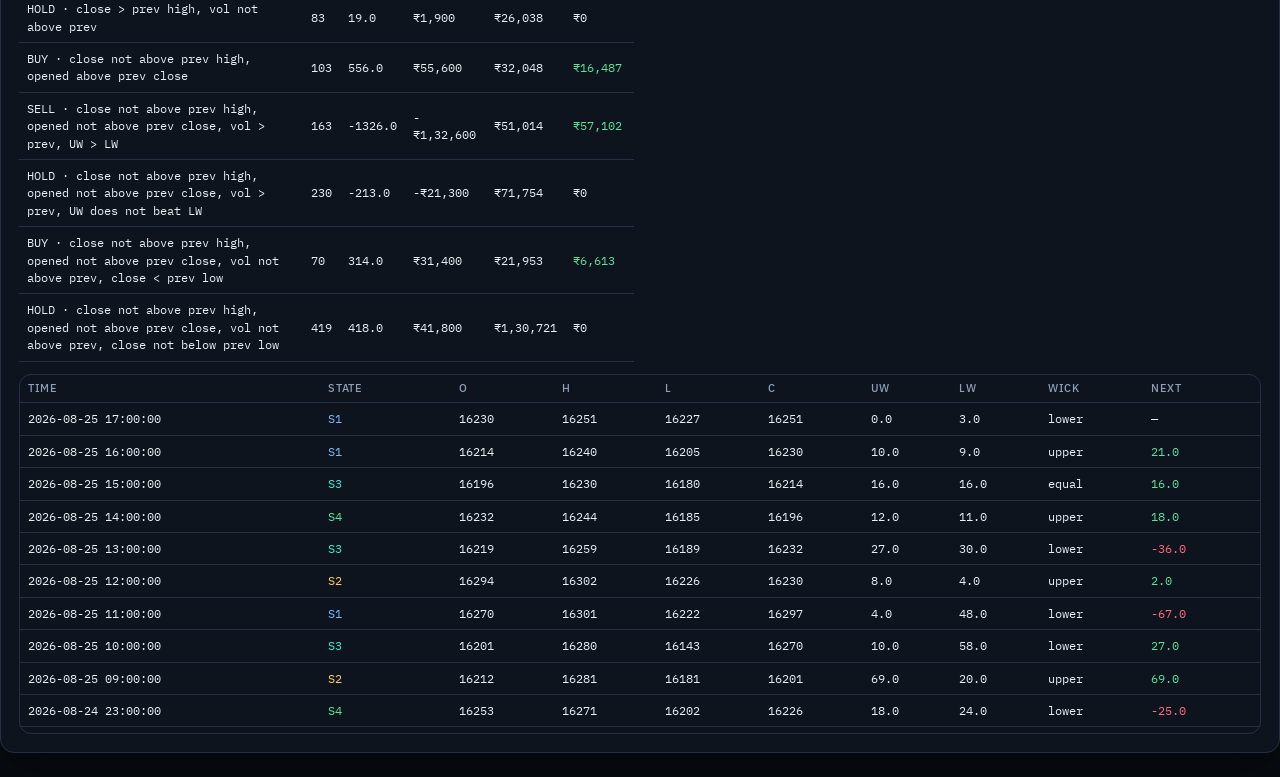
==== commit de1f98e1: "Score the close-above-prev-high breakout tree on Gold 1h Add the tree splits as English rules, parti" ====
--- a/rule-builder/index.html
+++ b/rule-builder/index.html
@@ -40,6 +40,7 @@
           <button type="button" id="presetTrendBtn">Trend preset</button>
           <button type="button" id="presetWickBtn">Wick preset</button>
           <button type="button" id="presetAtomsBtn">HH / LH / body / wick</button>
+          <button type="button" id="presetTreeBtn">Breakout tree splits</button>
           <button type="button" id="presetS4WickBtn">S4 + upper wick</button>
           <button type="button" class="btn-ghost" id="clearBtn">Clear</button>
         </div>
@@ -152,13 +153,18 @@
           <li><code>Bullish body: close greater than open</code></li>
           <li><code>current body &gt; 2</code></li>
           <li><code>bullish candle</code></li>
-          <li><code>if current close &gt; current open combining with if current high &gt; previous high</code></li>
+          <li><code>close above prev high</code></li>
+          <li><code>volume above prev</code></li>
+          <li><code>body fills over half</code></li>
+          <li><code>opened above prev close</code></li>
+          <li><code>upper wick beats lower</code></li>
+          <li><code>close below prev low</code></li>
         </ul>
         <h3>Fields</h3>
         <ul>
           <li>Bars: <code>current</code>, <code>previous</code> (also prev, last, prior)</li>
           <li>Prices: open, high, low, close, volume</li>
-          <li>Derived: upper wick, lower wick, body, range</li>
+          <li>Derived: upper wick, lower wick, body, body fill (body/range), range</li>
         </ul>
         <h3>Comparisons</h3>
         <ul>
